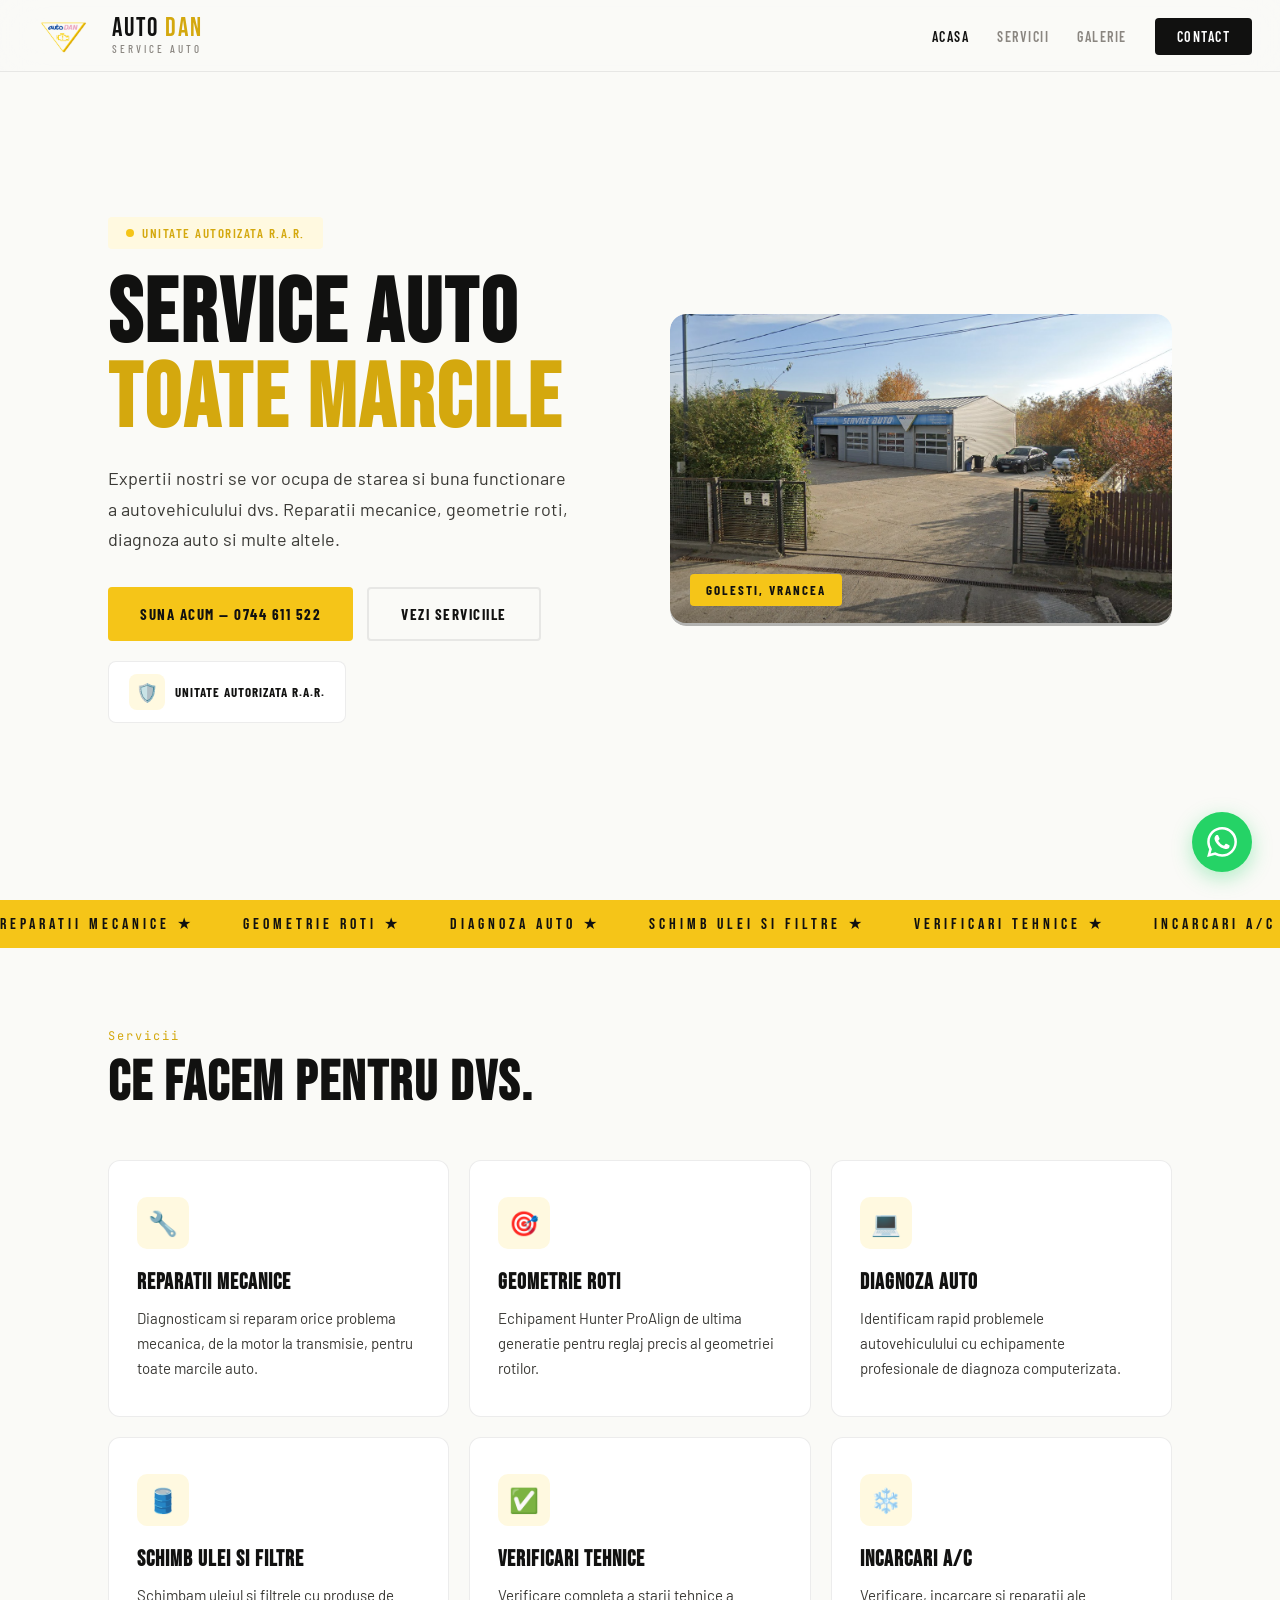
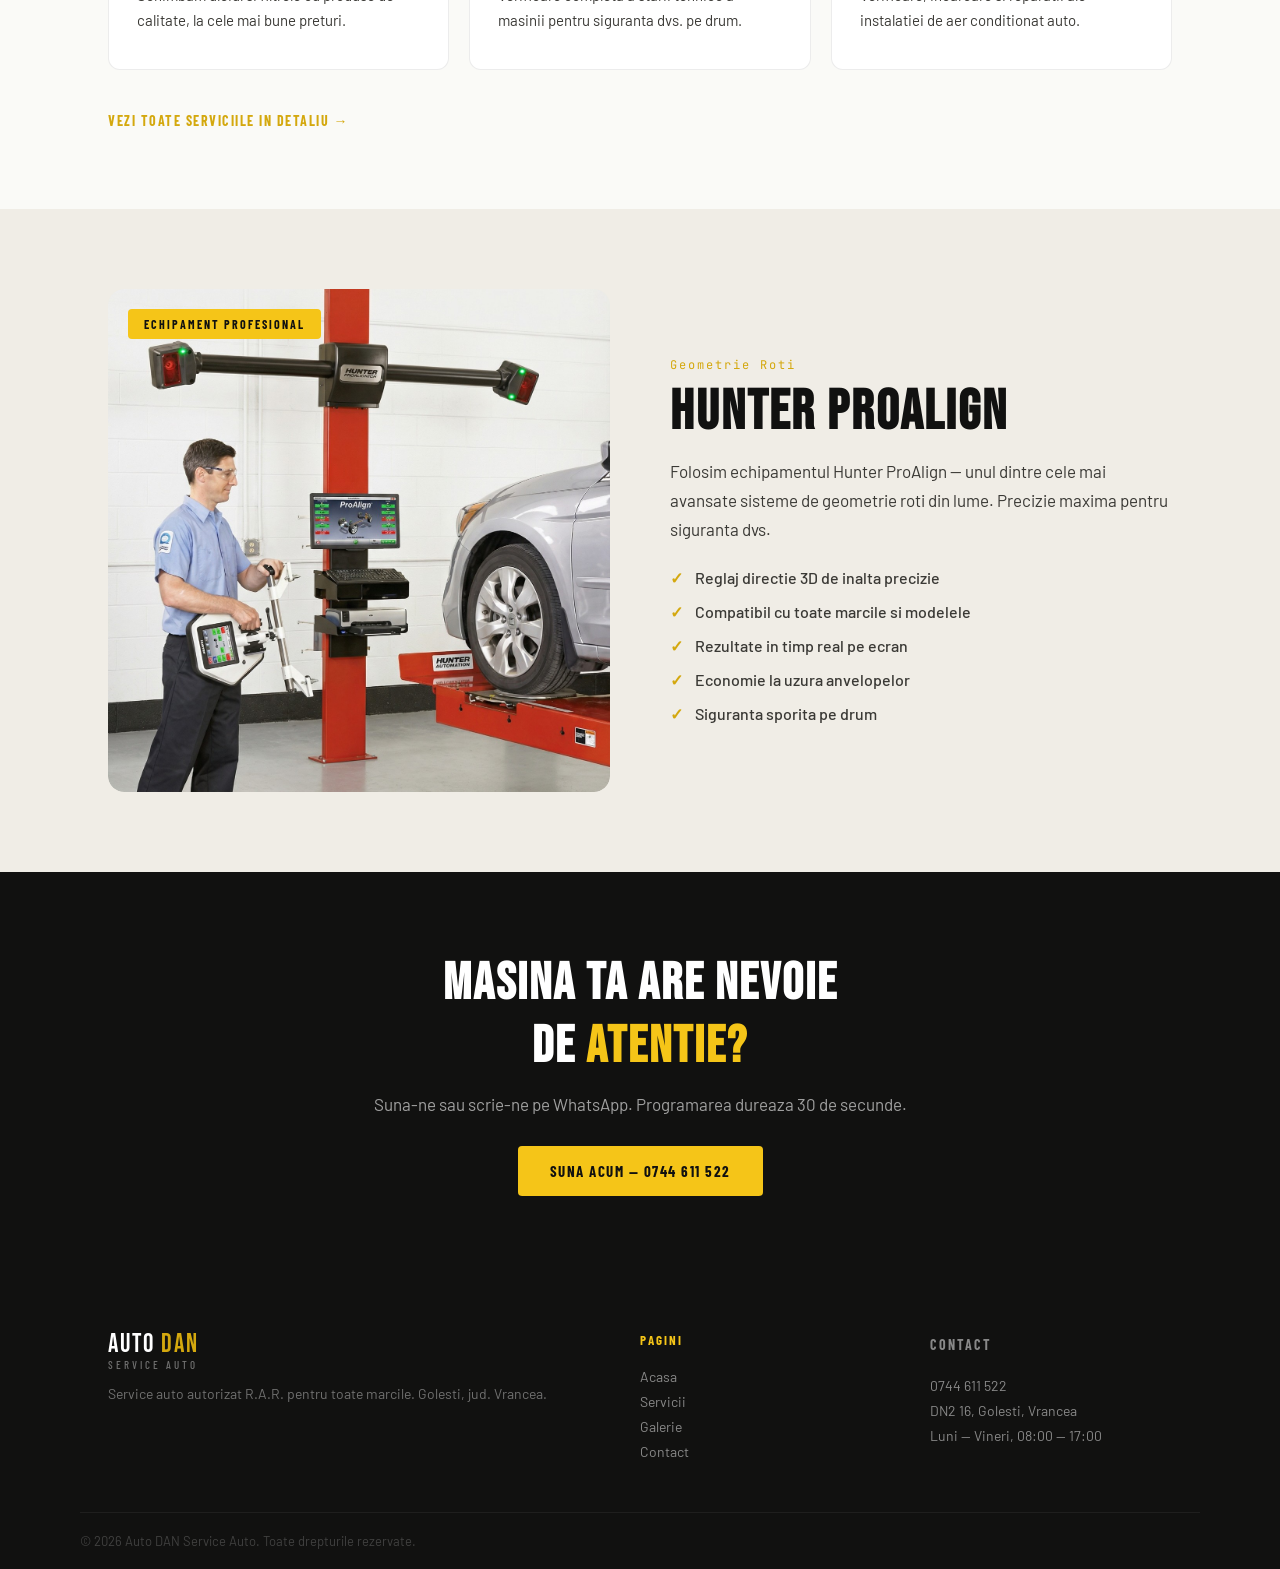
==== index.html @ 31e94ab6 "Add files via upload" ====
<!DOCTYPE html>
<html lang="ro">
<head>
<meta charset="UTF-8">
<meta name="viewport" content="width=device-width, initial-scale=1.0">
<title>Auto DAN — Service Auto Golesti</title>
<link rel="stylesheet" href="style.css">
</head>
<body>

<!-- NAV -->
<nav>
  <a href="index.html" class="logo-wrap">
    <img src="logo.png" alt="Auto DAN" class="logo-img">
    <div class="logo-text">
      <div class="logo-name">AUTO <span>DAN</span></div>
      <div class="logo-sub">Service Auto</div>
    </div>
  </a>
  <ul class="nav-links">
    <li><a href="index.html" class="active">Acasa</a></li>
    <li><a href="servicii.html">Servicii</a></li>
    <li><a href="galerie.html">Galerie</a></li>
    <li><a href="contact.html" class="cta-link">Contact</a></li>
  </ul>
  <button class="hamburger" id="hamburger" aria-label="Meniu"><span></span><span></span><span></span></button>
</nav>

<!-- MOBILE MENU -->
<div class="mobile-menu" id="mobileMenu">
  <div class="mobile-menu-inner">
    <a href="index.html" class="mobile-link active">Acasa</a>
    <a href="servicii.html" class="mobile-link">Servicii</a>
    <a href="galerie.html" class="mobile-link">Galerie</a>
    <a href="contact.html" class="mobile-link">Contact</a>
    <div class="mobile-menu-footer">
      <p>0744 611 522</p>
      <p>DN2 16, Golesti</p>
    </div>
  </div>
</div>

<!-- HERO -->
<header class="hero">
  <div class="container">
    <div class="hero-grid">
      <div>
        <div class="hero-badge anim">
          <div class="hero-badge-dot"></div>
          <span class="hero-badge-text">Unitate autorizata R.A.R.</span>
        </div>
        <h1 class="hero-title anim anim-d1">SERVICE AUTO<br><span class="yellow">TOATE MARCILE</span></h1>
        <p class="hero-desc anim anim-d2">Expertii nostri se vor ocupa de starea si buna functionare a autovehiculului dvs. Reparatii mecanice, geometrie roti, diagnoza auto si multe altele.</p>
        <div class="hero-buttons anim anim-d3">
          <a href="tel:0744611522" class="btn-primary btn-yellow">Suna acum — 0744 611 522</a>
          <a href="servicii.html" class="btn-outline">Vezi serviciile</a>
        </div>
        <div class="auth-badge anim anim-d3">
          <div class="auth-badge-icon">🛡️</div>
          <span class="auth-badge-text">Unitate autorizata R.A.R.</span>
        </div>
      </div>
      <div class="hero-image anim anim-d2">
        <img src="afara1.png" alt="Service Auto DAN - exterior">
        <div class="hero-tag">Golesti, Vrancea</div>
      </div>
    </div>
  </div>
</header>

<!-- YELLOW STRIPE -->
<div class="yellow-stripe">
  <div class="stripe-content">
    <span>REPARATII MECANICE ★</span>
    <span>GEOMETRIE ROTI ★</span>
    <span>DIAGNOZA AUTO ★</span>
    <span>SCHIMB ULEI SI FILTRE ★</span>
    <span>VERIFICARI TEHNICE ★</span>
    <span>INCARCARI A/C ★</span>
    <span>REGLAJ DIRECTIE 3D ★</span>
    <span>TOATE MARCILE ★</span>
    <span>REPARATII MECANICE ★</span>
    <span>GEOMETRIE ROTI ★</span>
    <span>DIAGNOZA AUTO ★</span>
    <span>SCHIMB ULEI SI FILTRE ★</span>
    <span>VERIFICARI TEHNICE ★</span>
    <span>INCARCARI A/C ★</span>
    <span>REGLAJ DIRECTIE 3D ★</span>
    <span>TOATE MARCILE ★</span>
  </div>
</div>

<!-- SERVICII PREVIEW -->
<section style="padding: 80px 0;">
  <div class="container">
    <div class="section-header anim">
      <span class="section-label">Servicii</span>
      <h2 class="section-title">CE FACEM <span class="yellow">PENTRU DVS.</span></h2>
    </div>

    <div class="services-grid">
      <div class="service-card anim">
        <div class="sc-icon">🔧</div>
        <h3 class="sc-name">REPARATII MECANICE</h3>
        <p class="sc-desc">Diagnosticam si reparam orice problema mecanica, de la motor la transmisie, pentru toate marcile auto.</p>
      </div>
      <div class="service-card anim anim-d1">
        <div class="sc-icon">🎯</div>
        <h3 class="sc-name">GEOMETRIE ROTI</h3>
        <p class="sc-desc">Echipament Hunter ProAlign de ultima generatie pentru reglaj precis al geometriei rotilor.</p>
      </div>
      <div class="service-card anim anim-d2">
        <div class="sc-icon">💻</div>
        <h3 class="sc-name">DIAGNOZA AUTO</h3>
        <p class="sc-desc">Identificam rapid problemele autovehiculului cu echipamente profesionale de diagnoza computerizata.</p>
      </div>
      <div class="service-card anim">
        <div class="sc-icon">🛢️</div>
        <h3 class="sc-name">SCHIMB ULEI SI FILTRE</h3>
        <p class="sc-desc">Schimbam uleiul si filtrele cu produse de calitate, la cele mai bune preturi.</p>
      </div>
      <div class="service-card anim anim-d1">
        <div class="sc-icon">✅</div>
        <h3 class="sc-name">VERIFICARI TEHNICE</h3>
        <p class="sc-desc">Verificare completa a starii tehnice a masinii pentru siguranta dvs. pe drum.</p>
      </div>
      <div class="service-card anim anim-d2">
        <div class="sc-icon">❄️</div>
        <h3 class="sc-name">INCARCARI A/C</h3>
        <p class="sc-desc">Verificare, incarcare si reparatii ale instalatiei de aer conditionat auto.</p>
      </div>
    </div>

    <div style="margin-top: 40px;" class="anim">
      <a href="servicii.html" style="font-family: var(--font-condensed); font-size: 14px; font-weight: 700; letter-spacing: 1.5px; text-transform: uppercase; color: var(--yellow-dark); text-decoration: none;">Vezi toate serviciile in detaliu →</a>
    </div>
  </div>
</section>

<!-- GEOMETRIE FEATURE -->
<section class="feature-section" style="background: var(--sand); padding: 80px 0;">
  <div class="container">
    <div class="feature-grid">
      <div class="feature-image anim">
        <img src="hunter.jpg" alt="Hunter ProAlign - Geometrie Roti">
        <div class="feature-badge">Echipament profesional</div>
      </div>
      <div class="anim anim-d1">
        <span class="section-label">Geometrie Roti</span>
        <h2 class="section-title">HUNTER <span class="yellow">PROALIGN</span></h2>
        <p class="section-desc">Folosim echipamentul Hunter ProAlign — unul dintre cele mai avansate sisteme de geometrie roti din lume. Precizie maxima pentru siguranta dvs.</p>
        <ul class="feature-list">
          <li>Reglaj directie 3D de inalta precizie</li>
          <li>Compatibil cu toate marcile si modelele</li>
          <li>Rezultate in timp real pe ecran</li>
          <li>Economie la uzura anvelopelor</li>
          <li>Siguranta sporita pe drum</li>
        </ul>
      </div>
    </div>
  </div>
</section>

<!-- CTA BAND -->
<section class="cta-band">
  <div class="container">
    <div class="cta-content anim">
      <h2 class="cta-title">MASINA TA ARE NEVOIE<br>DE <span class="yellow">ATENTIE?</span></h2>
      <p class="cta-desc">Suna-ne sau scrie-ne pe WhatsApp. Programarea dureaza 30 de secunde.</p>
      <a href="tel:0744611522" class="btn-primary btn-yellow">Suna acum — 0744 611 522</a>
    </div>
  </div>
</section>

<!-- FOOTER -->
<footer class="site-footer">
  <div class="container footer-grid">
    <div class="footer-brand">
      <div class="logo-text">
        <div class="logo-name">AUTO <span>DAN</span></div>
        <div class="logo-sub">Service Auto</div>
      </div>
      <p class="footer-tagline">Service auto autorizat R.A.R. pentru toate marcile. Golesti, jud. Vrancea.</p>
    </div>
    <div class="footer-nav">
      <p class="footer-heading">Pagini</p>
      <a href="index.html">Acasa</a>
      <a href="servicii.html">Servicii</a>
      <a href="galerie.html">Galerie</a>
      <a href="contact.html">Contact</a>
    </div>
    <div class="footer-contact-col">
      <p class="footer-heading">Contact</p>
      <a href="tel:0744611522">0744 611 522</a>
      <p>DN2 16, Golesti, Vrancea</p>
      <p>Luni — Vineri, 08:00 — 17:00</p>
    </div>
  </div>
  <div class="container footer-bottom">
    <p>&copy; 2026 Auto DAN Service Auto. Toate drepturile rezervate.</p>
  </div>
</footer>

<!-- WHATSAPP FLOAT -->
<a href="https://wa.me/40744611522?text=Salut!%20As%20vrea%20sa%20fac%20o%20programare." target="_blank" class="whatsapp-float" aria-label="WhatsApp">
  <svg viewBox="0 0 24 24"><path d="M17.472 14.382c-.297-.149-1.758-.867-2.03-.967-.273-.099-.471-.148-.67.15-.197.297-.767.966-.94 1.164-.173.199-.347.223-.644.075-.297-.15-1.255-.463-2.39-1.475-.883-.788-1.48-1.761-1.653-2.059-.173-.297-.018-.458.13-.606.134-.133.298-.347.446-.52.149-.174.198-.298.298-.497.099-.198.05-.371-.025-.52-.075-.149-.669-1.612-.916-2.207-.242-.579-.487-.5-.669-.51-.173-.008-.371-.01-.57-.01-.198 0-.52.074-.792.372-.272.297-1.04 1.016-1.04 2.479 0 1.462 1.065 2.875 1.213 3.074.149.198 2.096 3.2 5.077 4.487.709.306 1.262.489 1.694.625.712.227 1.36.195 1.871.118.571-.085 1.758-.719 2.006-1.413.248-.694.248-1.289.173-1.413-.074-.124-.272-.198-.57-.347m-5.421 7.403h-.004a9.87 9.87 0 01-5.031-1.378l-.361-.214-3.741.982.998-3.648-.235-.374a9.86 9.86 0 01-1.51-5.26c.001-5.45 4.436-9.884 9.888-9.884 2.64 0 5.122 1.03 6.988 2.898a9.825 9.825 0 012.893 6.994c-.003 5.45-4.437 9.884-9.885 9.884m8.413-18.297A11.815 11.815 0 0012.05 0C5.495 0 .16 5.335.157 11.892c0 2.096.547 4.142 1.588 5.945L.057 24l6.305-1.654a11.882 11.882 0 005.683 1.448h.005c6.554 0 11.89-5.335 11.893-11.893a11.821 11.821 0 00-3.48-8.413z"/></svg>
</a>

<script src="main.js"></script>
</body>
</html>
---- style.css ----
/* ===========================
   AUTO DAN — SERVICE AUTO
   Light Theme + Black & Yellow
   =========================== */

@import url('https://fonts.googleapis.com/css2?family=Bebas+Neue&family=Barlow:wght@300;400;500;600;700;800&family=Barlow+Condensed:wght@400;500;600;700&family=JetBrains+Mono:wght@400;500&display=swap');

:root {
  --white: #FFFFFF;
  --cream: #FAFAF7;
  --sand: #F0EDE6;
  --black: #111110;
  --dark: #1E1E1C;
  --body: #3A3935;
  --muted: #8A8680;
  --border: rgba(17,17,16,0.08);
  --yellow: #F5C518;
  --yellow-dark: #D4A80E;
  --yellow-soft: #FFF9E0;
  --yellow-glow: rgba(245,197,24,0.12);
  --red: #D42B2B;
  --font-heading: 'Bebas Neue', sans-serif;
  --font-body: 'Barlow', sans-serif;
  --font-condensed: 'Barlow Condensed', sans-serif;
  --font-mono: 'JetBrains Mono', monospace;
}

* { margin: 0; padding: 0; box-sizing: border-box; }
html { scroll-behavior: smooth; }

body {
  font-family: var(--font-body);
  background: var(--cream);
  color: var(--black);
  overflow-x: hidden;
  -webkit-font-smoothing: antialiased;
}

.container {
  max-width: 1120px;
  margin: 0 auto;
  padding: 0 28px;
}

/* ============ NAV ============ */
nav {
  position: fixed;
  top: 0; left: 0; right: 0;
  z-index: 150;
  padding: 0 28px;
  height: 72px;
  display: flex; align-items: center; justify-content: space-between;
  background: rgba(250,250,247,0.85);
  backdrop-filter: blur(20px);
  -webkit-backdrop-filter: blur(20px);
  border-bottom: 1px solid var(--border);
}

.logo-wrap {
  display: flex; align-items: center; gap: 12px;
  text-decoration: none;
}

.logo-img {
  height: 48px;
  width: auto;
}

.logo-text {
  display: flex; flex-direction: column;
}

.logo-name {
  font-family: var(--font-heading);
  font-size: 26px;
  letter-spacing: 2px;
  color: var(--black);
  line-height: 1;
}

.logo-name span { color: var(--yellow-dark); }

.logo-sub {
  font-family: var(--font-condensed);
  font-size: 11px;
  letter-spacing: 3px;
  text-transform: uppercase;
  color: var(--muted);
  font-weight: 500;
}

.nav-links {
  display: flex; gap: 28px; list-style: none; align-items: center;
}

.nav-links a {
  font-family: var(--font-condensed);
  font-size: 14px; font-weight: 600;
  text-transform: uppercase;
  letter-spacing: 1.5px;
  color: var(--muted);
  text-decoration: none;
  transition: color 0.3s;
}

.nav-links a:hover, .nav-links a.active { color: var(--black); }

.nav-links .cta-link {
  background: var(--black);
  color: var(--white) !important;
  padding: 10px 22px;
  border-radius: 4px;
  font-weight: 600;
  transition: all 0.3s;
}

.nav-links .cta-link:hover {
  background: var(--yellow);
  color: var(--black) !important;
}

.hamburger {
  display: none; background: none; border: none;
  cursor: pointer; padding: 4px; z-index: 210;
}
.hamburger span {
  display: block; width: 26px; height: 2.5px;
  background: var(--black); margin: 5px 0;
  transition: all 0.3s; border-radius: 2px;
}
.hamburger.open span:nth-child(1) { transform: rotate(45deg) translate(5px, 5px); }
.hamburger.open span:nth-child(2) { opacity: 0; }
.hamburger.open span:nth-child(3) { transform: rotate(-45deg) translate(5px, -5px); }

/* ============ MOBILE MENU ============ */
.mobile-menu {
  position: fixed; inset: 0;
  background: var(--cream);
  z-index: 190;
  display: flex; align-items: center; justify-content: center;
  opacity: 0; pointer-events: none;
  transition: opacity 0.4s;
}
.mobile-menu.open { opacity: 1; pointer-events: all; }
.mobile-menu-inner { text-align: center; }
.mobile-link {
  display: block;
  font-family: var(--font-heading);
  font-size: 40px;
  letter-spacing: 3px;
  color: var(--black); text-decoration: none;
  padding: 12px 0;
  transition: color 0.3s;
}
.mobile-link:hover, .mobile-link.active { color: var(--yellow-dark); }
.mobile-menu-footer {
  margin-top: 40px;
  font-family: var(--font-mono);
  font-size: 12px; color: var(--muted);
  line-height: 2;
}

/* ============ HERO ============ */
.hero {
  min-height: 100vh;
  display: flex; align-items: center;
  padding: 100px 0 60px;
  position: relative; overflow: hidden;
}

.hero-grid {
  display: grid;
  grid-template-columns: 1fr 1fr;
  gap: 60px;
  align-items: center;
}

.hero-badge {
  display: inline-flex; align-items: center; gap: 8px;
  background: var(--yellow-soft);
  padding: 8px 18px;
  border-radius: 4px;
  margin-bottom: 24px;
}

.hero-badge-dot {
  width: 8px; height: 8px;
  background: var(--yellow);
  border-radius: 50%;
  animation: pulse 2s ease-in-out infinite;
}

@keyframes pulse {
  0%, 100% { opacity: 1; transform: scale(1); }
  50% { opacity: 0.5; transform: scale(0.8); }
}

.hero-badge-text {
  font-family: var(--font-condensed);
  font-size: 13px;
  font-weight: 600;
  letter-spacing: 1.5px;
  text-transform: uppercase;
  color: var(--yellow-dark);
}

.hero-title {
  font-family: var(--font-heading);
  font-size: clamp(52px, 7vw, 90px);
  letter-spacing: 3px;
  line-height: 0.95;
  color: var(--black);
  margin-bottom: 20px;
}

.hero-title .yellow { color: var(--yellow-dark); }

.hero-desc {
  font-size: 18px;
  color: var(--body);
  line-height: 1.7;
  max-width: 460px;
  margin-bottom: 32px;
  font-weight: 400;
}

.hero-buttons { display: flex; gap: 14px; flex-wrap: wrap; }

.hero-image {
  position: relative;
  border-radius: 16px;
  overflow: hidden;
}

.hero-image img {
  width: 100%;
  height: 100%;
  object-fit: cover;
  border-radius: 16px;
}

.hero-image::after {
  content: '';
  position: absolute;
  bottom: 0; left: 0; right: 0;
  height: 40%;
  background: linear-gradient(transparent, rgba(10,10,10,0.3));
  border-radius: 0 0 16px 16px;
}

.hero-tag {
  position: absolute;
  bottom: 20px; left: 20px;
  z-index: 2;
  background: var(--yellow);
  color: var(--black);
  font-family: var(--font-condensed);
  font-size: 13px;
  font-weight: 700;
  letter-spacing: 2px;
  text-transform: uppercase;
  padding: 8px 16px;
  border-radius: 4px;
}

/* ============ BUTTONS ============ */
.btn-primary {
  display: inline-flex; align-items: center; gap: 10px;
  background: var(--black);
  color: var(--white);
  font-family: var(--font-condensed);
  font-size: 15px; font-weight: 700;
  letter-spacing: 1.5px;
  text-transform: uppercase;
  padding: 16px 32px;
  border-radius: 4px;
  text-decoration: none; border: none; cursor: pointer;
  transition: all 0.35s;
}
.btn-primary:hover {
  background: var(--yellow);
  color: var(--black);
  transform: translateY(-2px);
  box-shadow: 0 8px 24px rgba(245,197,24,0.2);
}

.btn-outline {
  display: inline-flex; align-items: center; gap: 10px;
  background: transparent;
  color: var(--black);
  font-family: var(--font-condensed);
  font-size: 15px; font-weight: 700;
  letter-spacing: 1.5px;
  text-transform: uppercase;
  padding: 16px 32px;
  border-radius: 4px;
  text-decoration: none;
  border: 2px solid var(--border);
  transition: all 0.35s;
}
.btn-outline:hover {
  border-color: var(--black);
  transform: translateY(-2px);
}

.btn-yellow {
  background: var(--yellow);
  color: var(--black);
}
.btn-yellow:hover {
  background: var(--yellow-dark);
  color: var(--black);
  box-shadow: 0 8px 24px rgba(245,197,24,0.3);
}

/* ============ SECTION COMMON ============ */
.section-label {
  font-family: var(--font-mono);
  font-size: 12px;
  color: var(--yellow-dark);
  letter-spacing: 2px;
  margin-bottom: 12px;
  display: block;
}

.section-title {
  font-family: var(--font-heading);
  font-size: clamp(36px, 5vw, 56px);
  letter-spacing: 2px;
  line-height: 1;
  color: var(--black);
  margin-bottom: 16px;
}

.section-desc {
  font-size: 17px;
  color: var(--body);
  line-height: 1.7;
  max-width: 520px;
}

.section-header { margin-bottom: 48px; }

/* ============ STRIPE ============ */
.yellow-stripe {
  background: var(--yellow);
  padding: 14px 0;
  overflow: hidden;
}

.stripe-content {
  display: flex; gap: 48px;
  animation: stripe-scroll 20s linear infinite;
  white-space: nowrap; width: max-content;
}

.stripe-content span {
  font-family: var(--font-heading);
  font-size: 16px;
  letter-spacing: 4px;
  color: var(--black);
}

@keyframes stripe-scroll {
  0% { transform: translateX(0); }
  100% { transform: translateX(-50%); }
}

/* ============ SERVICES CARDS ============ */
.services-grid {
  display: grid;
  grid-template-columns: repeat(3, 1fr);
  gap: 20px;
}

.service-card {
  background: var(--white);
  border: 1px solid var(--border);
  border-radius: 12px;
  padding: 36px 28px;
  transition: all 0.4s cubic-bezier(0.16,1,0.3,1);
  position: relative;
  overflow: hidden;
}

.service-card::before {
  content: '';
  position: absolute;
  top: 0; left: 0; right: 0;
  height: 4px;
  background: var(--yellow);
  transform: scaleX(0);
  transform-origin: left;
  transition: transform 0.4s;
}

.service-card:hover {
  transform: translateY(-6px);
  box-shadow: 0 16px 40px rgba(0,0,0,0.06);
  border-color: transparent;
}

.service-card:hover::before { transform: scaleX(1); }

.sc-icon {
  width: 52px; height: 52px;
  background: var(--yellow-soft);
  border-radius: 10px;
  display: flex; align-items: center; justify-content: center;
  font-size: 24px;
  margin-bottom: 20px;
}

.sc-name {
  font-family: var(--font-heading);
  font-size: 22px;
  letter-spacing: 1px;
  margin-bottom: 10px;
  color: var(--black);
}

.sc-desc {
  font-size: 15px;
  color: var(--body);
  line-height: 1.65;
  font-weight: 400;
}

/* ============ FEATURE IMAGE SECTION ============ */
.feature-section {
  padding: 80px 0;
}

.feature-grid {
  display: grid;
  grid-template-columns: 1fr 1fr;
  gap: 60px;
  align-items: center;
}

.feature-image {
  border-radius: 16px;
  overflow: hidden;
  position: relative;
}

.feature-image img {
  width: 100%;
  display: block;
  border-radius: 16px;
}

.feature-badge {
  position: absolute;
  top: 20px; left: 20px;
  background: var(--yellow);
  color: var(--black);
  font-family: var(--font-condensed);
  font-size: 12px;
  font-weight: 700;
  letter-spacing: 2px;
  text-transform: uppercase;
  padding: 8px 16px;
  border-radius: 4px;
}

.feature-list {
  list-style: none;
  display: flex; flex-direction: column; gap: 14px;
  margin-top: 24px;
}

.feature-list li {
  font-size: 16px;
  color: var(--body);
  display: flex; align-items: center; gap: 12px;
  font-weight: 500;
}

.feature-list li::before {
  content: '✓';
  color: var(--yellow-dark);
  font-weight: 800;
  font-size: 16px;
  flex-shrink: 0;
}

/* ============ GALLERY ============ */
.gallery-grid {
  display: grid;
  grid-template-columns: 1fr 1fr;
  gap: 20px;
}

.gallery-item {
  border-radius: 12px;
  overflow: hidden;
  position: relative;
  aspect-ratio: 16/10;
}

.gallery-item img {
  width: 100%; height: 100%;
  object-fit: cover;
  transition: transform 0.5s;
}

.gallery-item:hover img { transform: scale(1.05); }

/* ============ CTA BAND ============ */
.cta-band {
  background: var(--black);
  padding: 80px 0;
}

.cta-content { text-align: center; }

.cta-title {
  font-family: var(--font-heading);
  font-size: clamp(32px, 4.5vw, 52px);
  letter-spacing: 2px;
  color: var(--white);
  margin-bottom: 16px;
}

.cta-title .yellow { color: var(--yellow); }

.cta-desc {
  font-size: 17px;
  color: rgba(255,255,255,0.6);
  margin-bottom: 32px;
}

.cta-band .btn-yellow:hover {
  transform: translateY(-2px);
}

/* ============ CONTACT CARDS ============ */
.contact-cards {
  display: grid;
  grid-template-columns: 1fr 1fr;
  gap: 20px;
  margin-top: 48px;
}

.contact-card {
  background: var(--white);
  border: 1px solid var(--border);
  border-radius: 12px;
  padding: 32px 24px;
  text-decoration: none;
  color: var(--black);
  transition: all 0.4s;
  display: flex;
  flex-direction: column;
}

.contact-card:hover {
  transform: translateY(-4px);
  box-shadow: 0 12px 36px rgba(0,0,0,0.06);
  border-color: var(--yellow);
}

.cc-icon {
  width: 52px; height: 52px;
  border-radius: 10px;
  display: flex; align-items: center; justify-content: center;
  font-size: 24px;
  margin-bottom: 20px;
}

.cc-icon.phone { background: #E8F5E9; }
.cc-icon.whatsapp { background: #E8F5E9; }
.cc-icon.location { background: var(--yellow-soft); }
.cc-icon.clock { background: #FFF3E0; }

.cc-label {
  font-family: var(--font-mono);
  font-size: 10px;
  letter-spacing: 2px;
  text-transform: uppercase;
  color: var(--muted);
  margin-bottom: 6px;
}

.cc-value {
  font-family: var(--font-heading);
  font-size: 22px;
  letter-spacing: 1px;
  color: var(--black);
  margin-bottom: 6px;
}

.cc-hint {
  font-size: 14px;
  color: var(--muted);
  line-height: 1.5;
}

.contact-card.full {
  grid-column: span 2;
}

/* ============ MAP ============ */
.map-wrap {
  border-radius: 16px;
  overflow: hidden;
  margin-top: 32px;
  border: 1px solid var(--border);
}

.map-wrap iframe {
  width: 100%;
  height: 350px;
  border: none;
  display: block;
}

/* ============ WHATSAPP FLOAT ============ */
.whatsapp-float {
  position: fixed;
  bottom: 28px; right: 28px;
  z-index: 100;
  width: 60px; height: 60px;
  background: #25D366;
  border-radius: 50%;
  display: flex; align-items: center; justify-content: center;
  box-shadow: 0 6px 20px rgba(37,211,102,0.35);
  text-decoration: none;
  transition: all 0.3s;
  animation: float-bounce 3s ease-in-out infinite;
}

.whatsapp-float:hover {
  transform: scale(1.1);
  box-shadow: 0 8px 28px rgba(37,211,102,0.45);
}

.whatsapp-float svg {
  width: 30px; height: 30px;
  fill: white;
}

@keyframes float-bounce {
  0%, 100% { transform: translateY(0); }
  50% { transform: translateY(-6px); }
}

/* ============ FOOTER ============ */
.site-footer {
  background: var(--black);
  padding: 56px 0 0;
}

.footer-grid {
  display: grid;
  grid-template-columns: 2fr 1fr 1fr;
  gap: 48px;
  padding-bottom: 48px;
  border-bottom: 1px solid rgba(255,255,255,0.06);
}

.footer-brand .logo-name { color: var(--white); }
.footer-brand .logo-sub { color: rgba(255,255,255,0.4); }
.footer-tagline {
  font-size: 14px; color: rgba(255,255,255,0.4);
  margin-top: 12px; line-height: 1.6;
}

.footer-heading {
  font-family: var(--font-condensed);
  font-size: 13px;
  font-weight: 700;
  letter-spacing: 2px;
  text-transform: uppercase;
  color: var(--yellow);
  margin-bottom: 16px;
}

.footer-nav a, .footer-contact-col a, .footer-contact-col p {
  display: block;
  font-size: 14px; color: rgba(255,255,255,0.5);
  text-decoration: none;
  padding: 4px 0; transition: color 0.3s;
}

.footer-nav a:hover, .footer-contact-col a:hover { color: var(--white); }

.footer-bottom {
  padding: 20px 0;
  font-size: 13px; color: rgba(255,255,255,0.2);
}

/* ============ PAGE HEADER ============ */
.page-header {
  padding: 140px 0 60px;
  border-bottom: 1px solid var(--border);
}

.page-title {
  font-family: var(--font-heading);
  font-size: clamp(44px, 6vw, 72px);
  letter-spacing: 3px;
  line-height: 1;
  color: var(--black);
  margin-bottom: 16px;
}

.page-title .yellow { color: var(--yellow-dark); }

.page-subtitle {
  font-size: 18px;
  color: var(--body);
  max-width: 500px;
  line-height: 1.7;
}

/* ============ AUTHORIZED BADGE ============ */
.auth-badge {
  display: inline-flex;
  align-items: center;
  gap: 10px;
  background: var(--white);
  border: 1px solid var(--border);
  border-radius: 8px;
  padding: 12px 20px;
  margin-top: 20px;
}

.auth-badge-icon {
  width: 36px; height: 36px;
  background: var(--yellow-soft);
  border-radius: 8px;
  display: flex; align-items: center; justify-content: center;
  font-size: 18px;
}

.auth-badge-text {
  font-family: var(--font-condensed);
  font-size: 13px;
  font-weight: 700;
  letter-spacing: 1px;
  text-transform: uppercase;
  color: var(--black);
}

/* ============ ANIMATIONS ============ */
.anim {
  opacity: 0; transform: translateY(30px);
  transition: all 0.8s cubic-bezier(0.16,1,0.3,1);
}
.anim.in { opacity: 1; transform: translateY(0); }
.anim-d1 { transition-delay: 0.1s; }
.anim-d2 { transition-delay: 0.2s; }
.anim-d3 { transition-delay: 0.3s; }

/* ============ RESPONSIVE ============ */
@media (max-width: 900px) {
  .container { padding: 0 20px; }
  nav { padding: 0 20px; height: 64px; }
  .nav-links { display: none; }
  .hamburger { display: block; }
  .logo-img { height: 36px; }
  .logo-name { font-size: 20px; }
  .logo-sub { font-size: 9px; letter-spacing: 2px; }

  .hero { padding: 90px 0 40px; min-height: auto; }
  .hero-grid { grid-template-columns: 1fr; gap: 32px; }
  .hero-image { order: -1; max-height: 300px; }
  .hero-image img { max-height: 300px; }
  .hero-desc { font-size: 16px; }

  .services-grid { grid-template-columns: 1fr; }
  .service-card { padding: 28px 22px; }

  .feature-grid { grid-template-columns: 1fr; gap: 32px; }
  .feature-image { max-height: 280px; }
  .feature-image img { max-height: 280px; object-fit: contain; }

  .gallery-grid { grid-template-columns: 1fr; }
  .gallery-item[style*="grid-column"] { grid-column: span 1 !important; }

  .contact-cards { grid-template-columns: 1fr; }
  .contact-card.full { grid-column: span 1; }
  .cc-value { font-size: 20px; }

  .map-wrap iframe { height: 280px; }

  .footer-grid { grid-template-columns: 1fr; gap: 28px; }
  .site-footer { padding: 40px 0 0; }

  .hero-buttons { flex-direction: column; }
  .btn-primary, .btn-outline { width: 100%; justify-content: center; text-align: center; padding: 16px 24px; }

  .yellow-stripe { padding: 12px 0; }
  .stripe-content span { font-size: 14px; letter-spacing: 3px; }

  .section-title { margin-bottom: 12px; }
  .section-desc { font-size: 16px; }
  .section-header { margin-bottom: 36px; }

  .cta-band { padding: 60px 0; }
  .cta-title { letter-spacing: 1px; }
  .cta-desc { font-size: 15px; }

  .auth-badge { margin-top: 16px; padding: 10px 16px; }
  .auth-badge-text { font-size: 11px; }

  .whatsapp-float { bottom: 20px; right: 20px; width: 54px; height: 54px; }
  .whatsapp-float svg { width: 26px; height: 26px; }

  .page-header { padding: 110px 0 40px; }
  .page-subtitle { font-size: 16px; }
}

@media (max-width: 480px) {
  .hero-title { font-size: 40px; letter-spacing: 1px; }
  .page-title { font-size: 34px; letter-spacing: 1px; }
  .section-title { font-size: 28px; letter-spacing: 1px; }
  .hero-badge-text { font-size: 11px; letter-spacing: 1px; }
  .hero-image { max-height: 240px; }
  .hero-image img { max-height: 240px; }
  .cc-value { font-size: 18px; }
  .sc-name { font-size: 20px; }
  .container { padding: 0 16px; }
  nav { padding: 0 16px; }
  .mobile-link { font-size: 32px; }
}
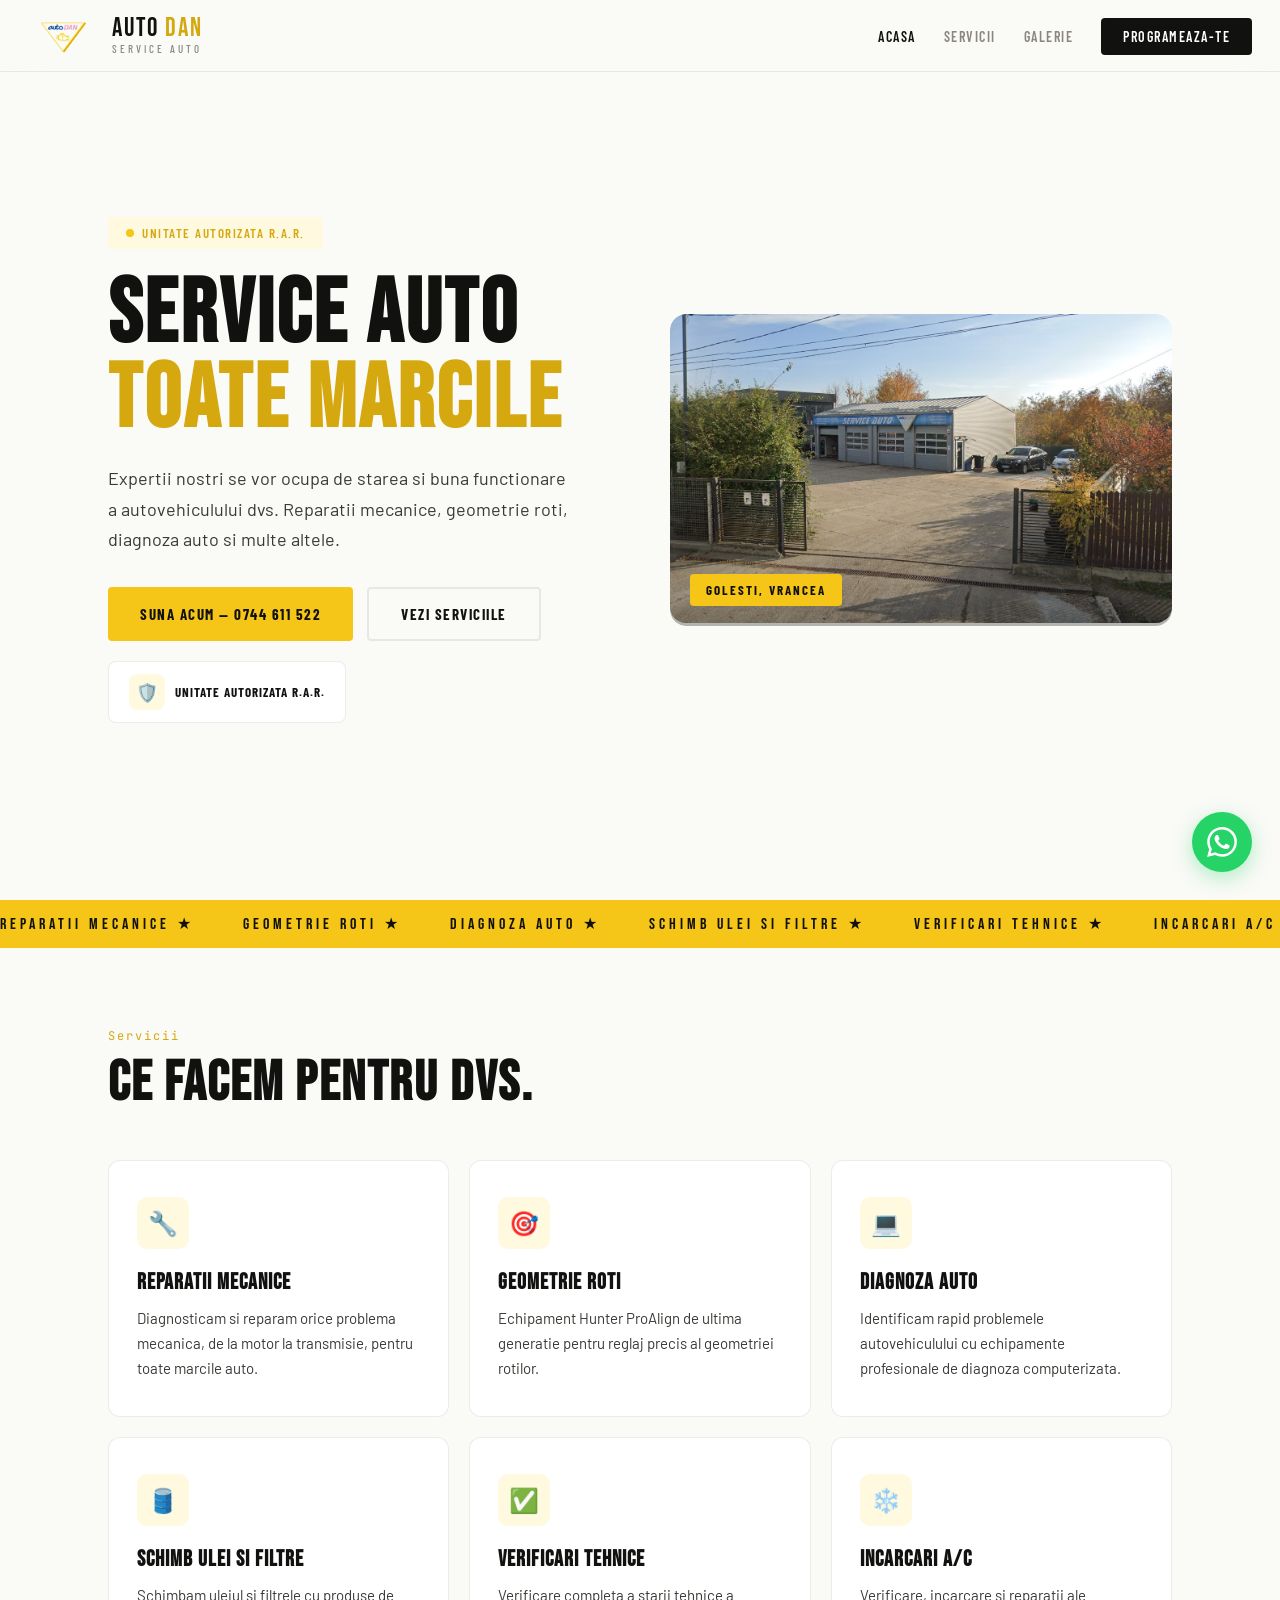
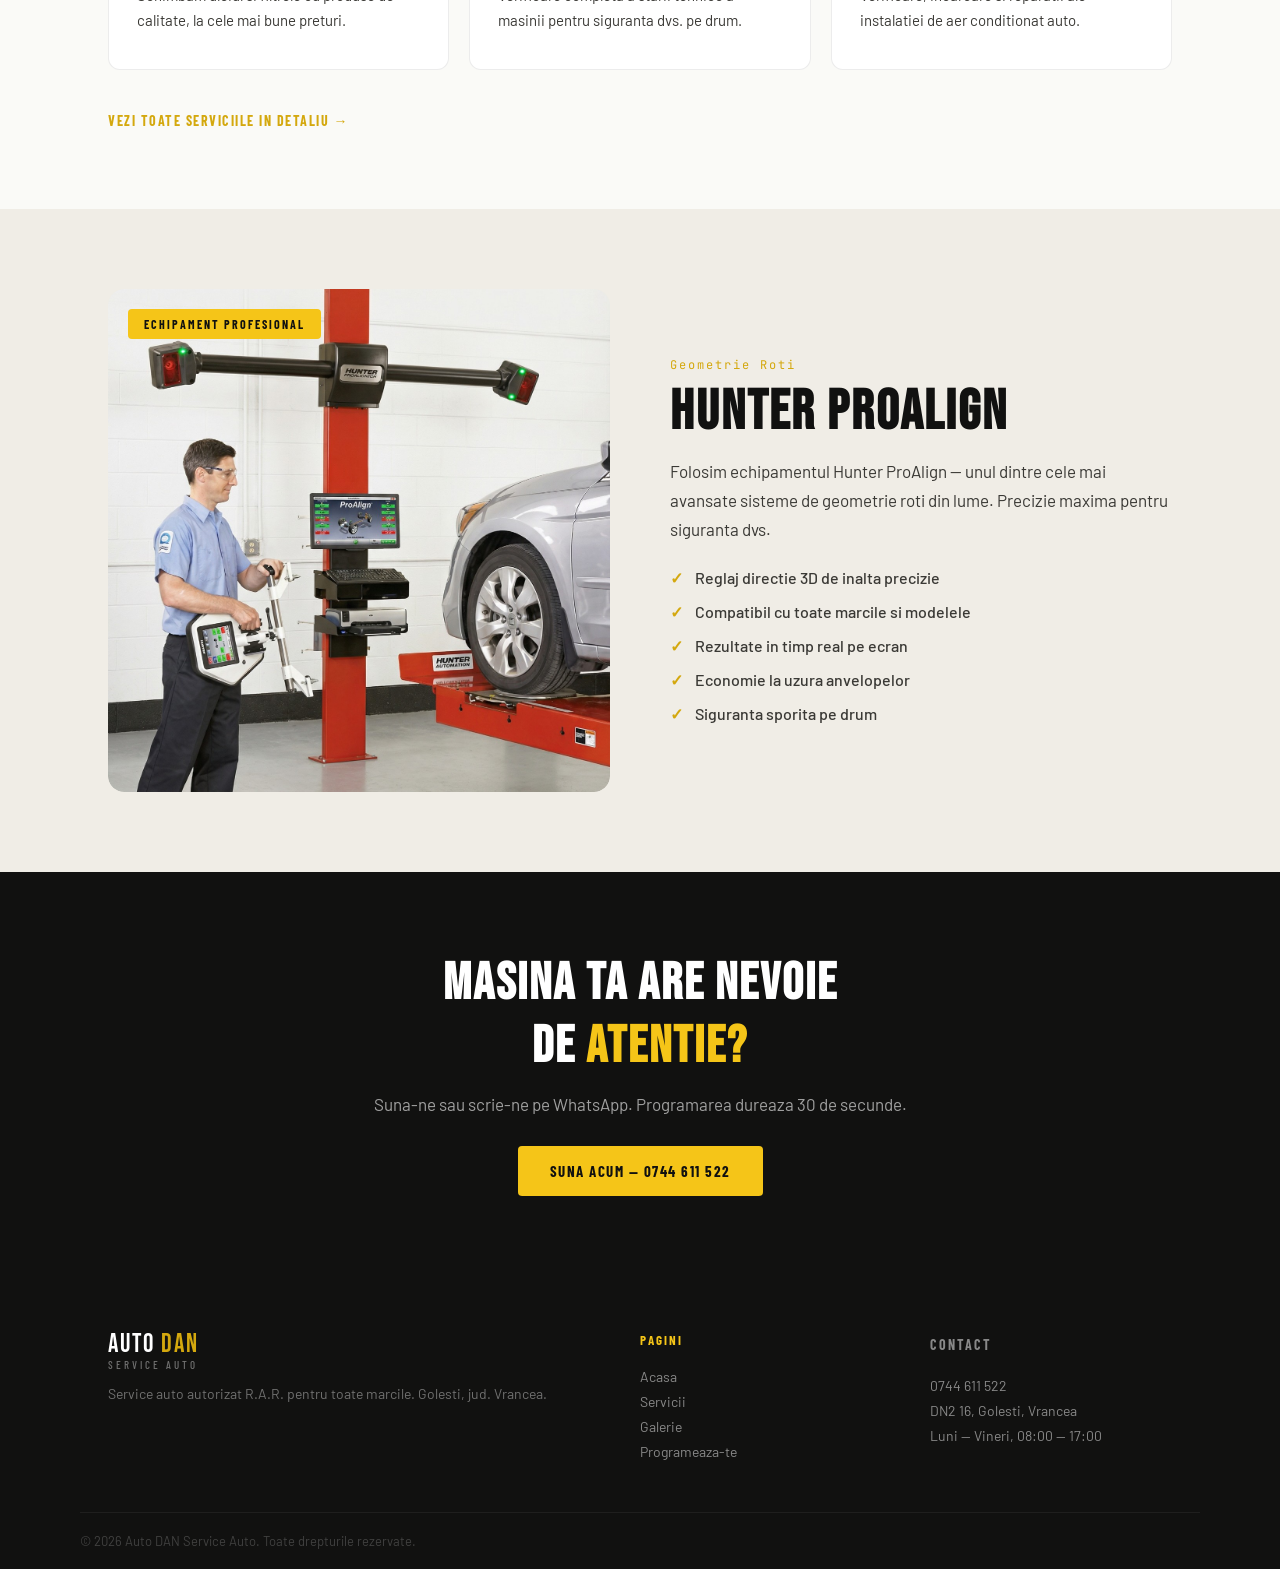
==== commit e2abcd50: "Update index.html" ====
--- a/index.html
+++ b/index.html
@@ -21,7 +21,7 @@
     <li><a href="index.html" class="active">Acasa</a></li>
     <li><a href="servicii.html">Servicii</a></li>
     <li><a href="galerie.html">Galerie</a></li>
-    <li><a href="contact.html" class="cta-link">Contact</a></li>
+    <li><a href="contact.html" class="cta-link">Programeaza-te</a></li>
   </ul>
   <button class="hamburger" id="hamburger" aria-label="Meniu"><span></span><span></span><span></span></button>
 </nav>
@@ -32,7 +32,7 @@
     <a href="index.html" class="mobile-link active">Acasa</a>
     <a href="servicii.html" class="mobile-link">Servicii</a>
     <a href="galerie.html" class="mobile-link">Galerie</a>
-    <a href="contact.html" class="mobile-link">Contact</a>
+    <a href="contact.html" class="mobile-link">Programeaza-te</a>
     <div class="mobile-menu-footer">
       <p>0744 611 522</p>
       <p>DN2 16, Golesti</p>
@@ -187,7 +187,7 @@
       <a href="index.html">Acasa</a>
       <a href="servicii.html">Servicii</a>
       <a href="galerie.html">Galerie</a>
-      <a href="contact.html">Contact</a>
+      <a href="contact.html">Programeaza-te</a>
     </div>
     <div class="footer-contact-col">
       <p class="footer-heading">Contact</p>
